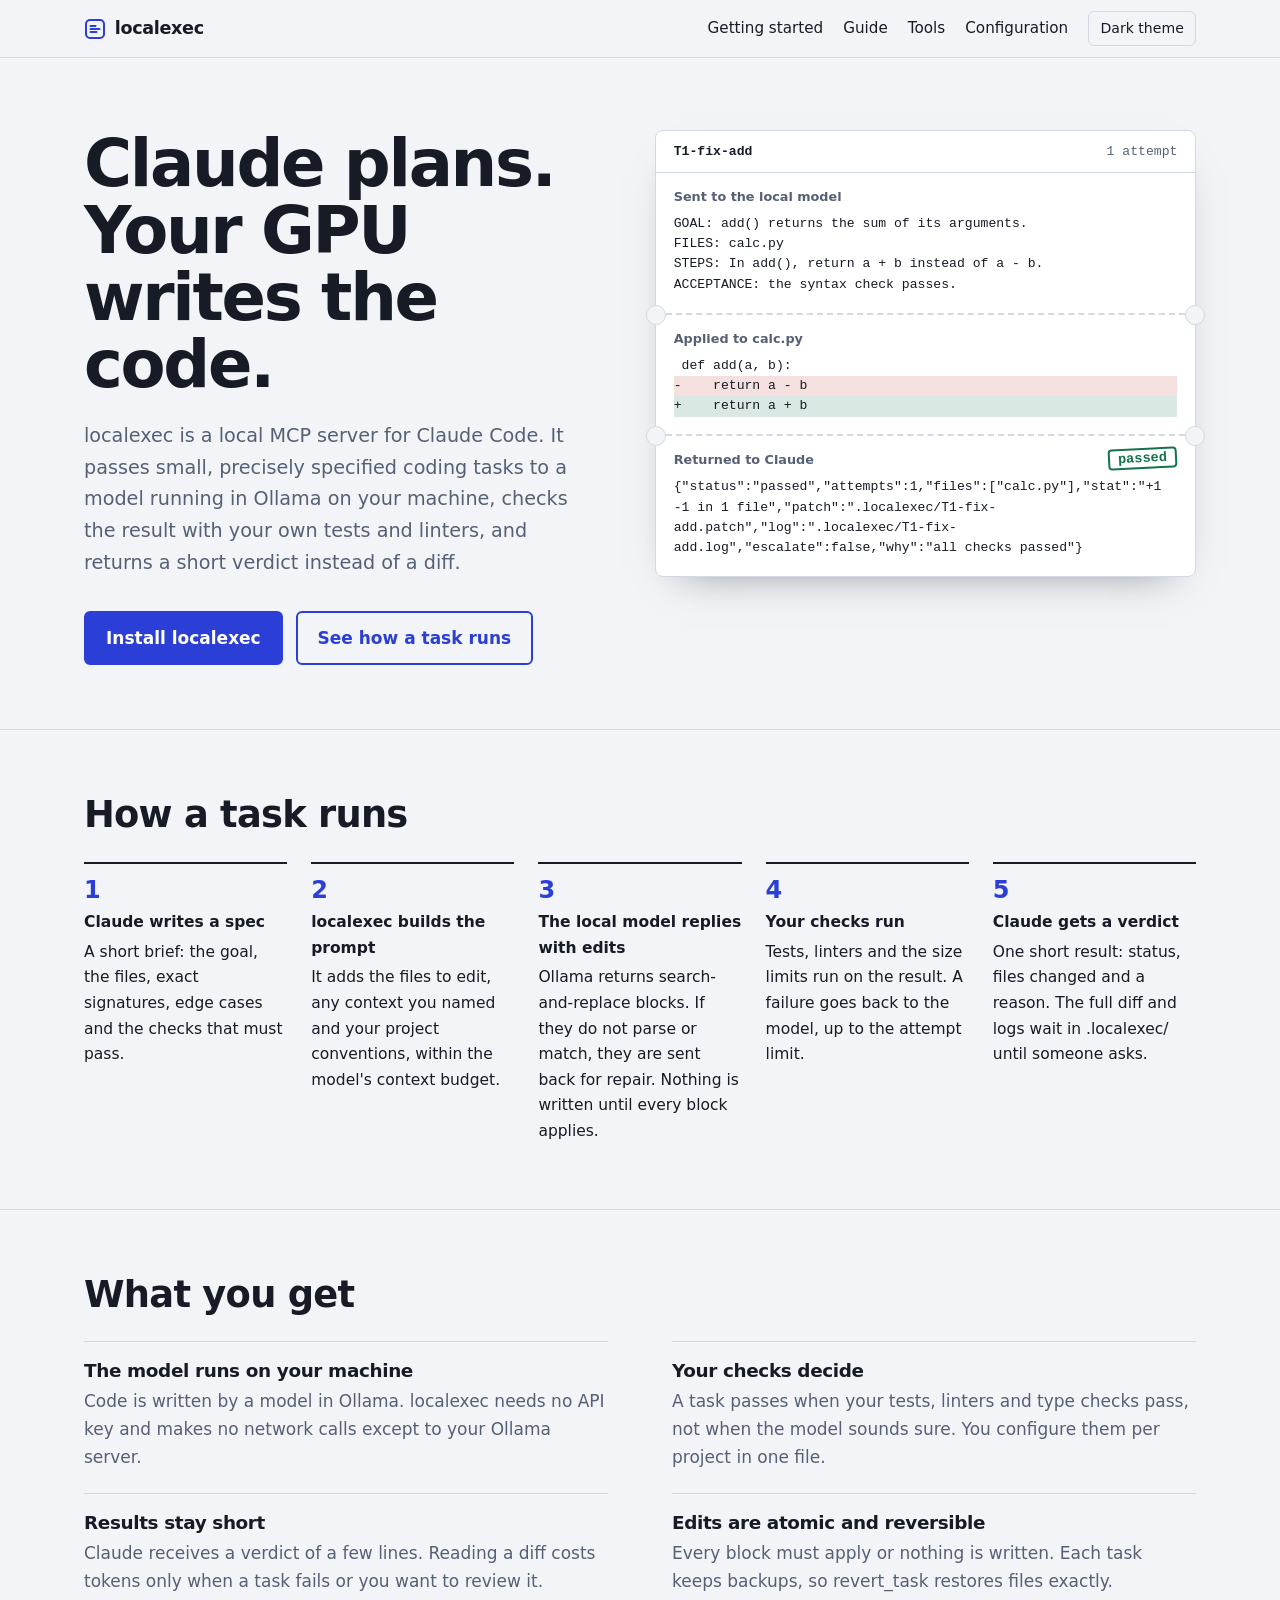
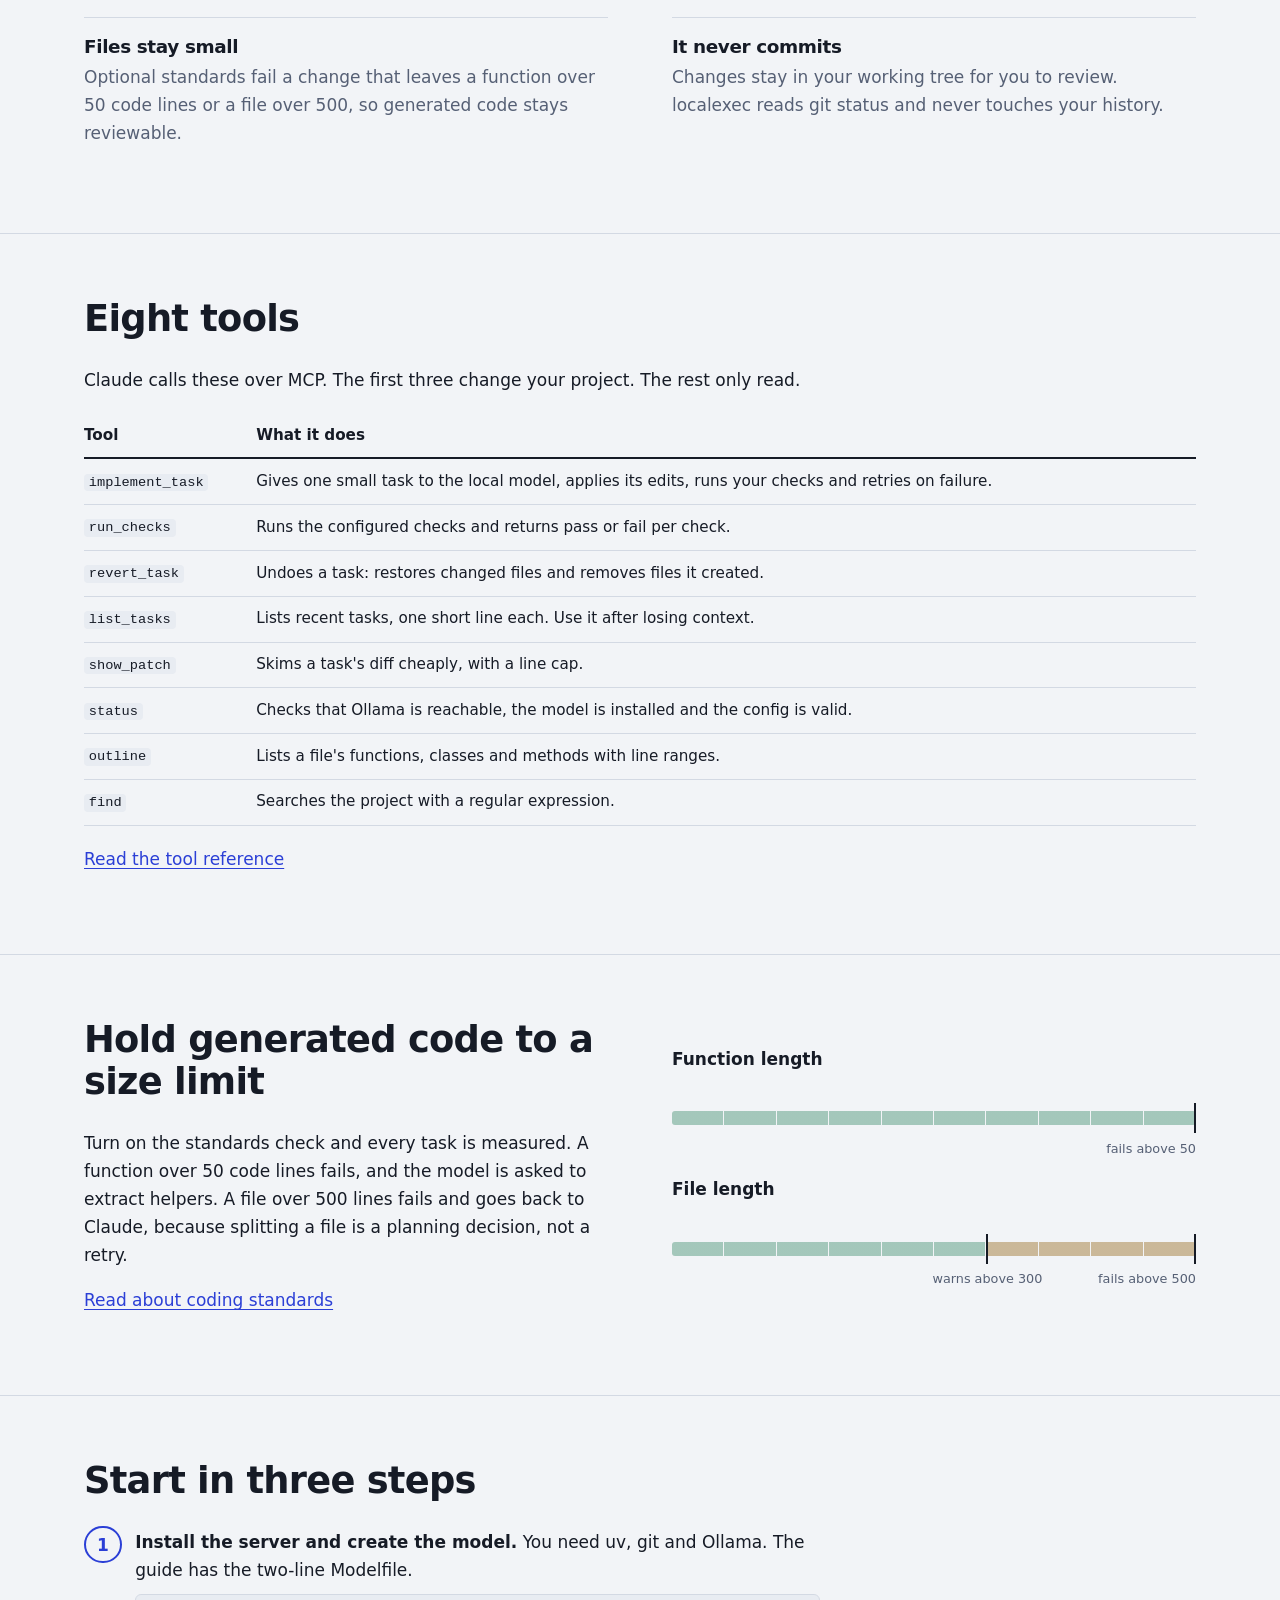
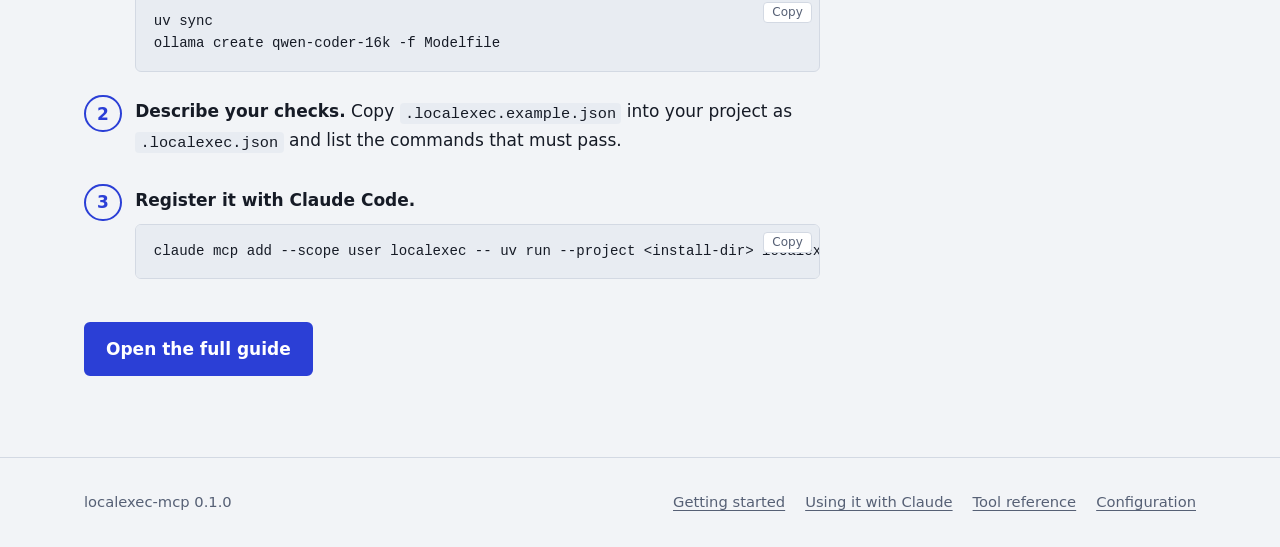
==== docs/index.html @ aac93627 "docs(site): add the documentation site shell and landing page The repository now has a landing page " ====
<!doctype html>
<html lang="en" class="no-js">
<head>
<meta charset="utf-8">
<meta name="viewport" content="width=device-width, initial-scale=1">
<meta name="color-scheme" content="light dark">
<title>localexec: let Claude Code hand coding tasks to a local model</title>
<meta name="description" content="localexec is a local MCP server. Claude Code plans and specifies small tasks, a model running in Ollama on your machine writes the code, and your own checks decide whether it passed.">
<meta property="og:title" content="localexec: let Claude Code hand coding tasks to a local model">
<meta property="og:description" content="localexec is a local MCP server. Claude Code plans and specifies small tasks, a model running in Ollama on your machine writes the code, and your own checks decide whether it passed.">
<link rel="icon" href="data:image/svg+xml,%3Csvg xmlns='http://www.w3.org/2000/svg' viewBox='0 0 22 22' fill='none' stroke='%232b3fd6' stroke-width='2' stroke-linecap='round'%3E%3Crect x='2' y='2' width='18' height='18' rx='4'/%3E%3Cpath d='M6.5 8h5M6.5 11h9M6.5 14h6'/%3E%3C/svg%3E">
<link rel="stylesheet" href="assets/style.css">
<script>try{var t=localStorage.getItem('localexec-theme');if(t)document.documentElement.setAttribute('data-theme',t)}catch(e){}</script>
</head>
<body>
<a class="skip" href="#main">Skip to content</a>
<header class="site-header"><div class="bar"><a class="brand" href="index.html"><svg width="22" height="22" viewBox="0 0 22 22" fill="none" stroke="currentColor" stroke-width="2" stroke-linecap="round" aria-hidden="true"><rect x="2" y="2" width="18" height="18" rx="4"/><path d="M6.5 8h5M6.5 11h9M6.5 14h6"/></svg>localexec</a><nav aria-label="Primary"><a href="getting-started.html" class="hide-sm">Getting started</a><a href="guide.html" class="hide-sm">Guide</a><a href="tools.html" class="hide-sm">Tools</a><a href="configuration.html" class="hide-sm">Configuration</a><button class="theme" type="button">Dark theme</button></nav></div></header>
<main id="main">
<section class="hero">
<div>
<h1>Claude plans. Your GPU writes the code.</h1>
<p class="lede">localexec is a local MCP server for Claude Code. It passes small, precisely specified coding tasks to a model running in Ollama on your machine, checks the result with your own tests and linters, and returns a short verdict instead of a diff.</p>
<div class="actions"><a class="btn primary" href="getting-started.html">Install localexec</a><a class="btn quiet" href="how-it-works.html">See how a task runs</a></div>
</div>

<div class="ticket" role="img" aria-label="Example of one task: the spec sent to the local model, the change applied to calc.py, and the short result returned to Claude">
<div class="ticket-head"><b>T1-fix-add</b><span>1 attempt</span></div>
<section><h2>Sent to the local model</h2>
<pre><code>GOAL: add() returns the sum of its arguments.
FILES: calc.py
STEPS: In add(), return a + b instead of a - b.
ACCEPTANCE: the syntax check passes.</code></pre></section>
<section><h2>Applied to calc.py</h2>
<pre class="diff"><code><span class="ctx"> def add(a, b):</span><span class="del">-    return a - b</span><span class="add">+    return a + b</span></code></pre></section>
<section><span class="stamp">passed</span><h2>Returned to Claude</h2>
<pre><code>{"status":"passed","attempts":1,"files":["calc.py"],"stat":"+1 -1 in 1 file","patch":".localexec/T1-fix-add.patch","log":".localexec/T1-fix-add.log","escalate":false,"why":"all checks passed"}</code></pre></section>
</div>

</section>

<section class="band"><div class="wrap">
<h2>How a task runs</h2>
<ol class="steps"><li><strong>Claude writes a spec</strong>A short brief: the goal, the files, exact signatures, edge cases and the checks that must pass.</li><li><strong>localexec builds the prompt</strong>It adds the files to edit, any context you named and your project conventions, within the model's context budget.</li><li><strong>The local model replies with edits</strong>Ollama returns search-and-replace blocks. If they do not parse or match, they are sent back for repair. Nothing is written until every block applies.</li><li><strong>Your checks run</strong>Tests, linters and the size limits run on the result. A failure goes back to the model, up to the attempt limit.</li><li><strong>Claude gets a verdict</strong>One short result: status, files changed and a reason. The full diff and logs wait in .localexec/ until someone asks.</li></ol>
</div></section>

<section class="band"><div class="wrap">
<h2>What you get</h2>
<div class="pairs"><div><h3>The model runs on your machine</h3><p>Code is written by a model in Ollama. localexec needs no API key and makes no network calls except to your Ollama server.</p></div><div><h3>Your checks decide</h3><p>A task passes when your tests, linters and type checks pass, not when the model sounds sure. You configure them per project in one file.</p></div><div><h3>Results stay short</h3><p>Claude receives a verdict of a few lines. Reading a diff costs tokens only when a task fails or you want to review it.</p></div><div><h3>Edits are atomic and reversible</h3><p>Every block must apply or nothing is written. Each task keeps backups, so revert_task restores files exactly.</p></div><div><h3>Files stay small</h3><p>Optional standards fail a change that leaves a function over 50 code lines or a file over 500, so generated code stays reviewable.</p></div><div><h3>It never commits</h3><p>Changes stay in your working tree for you to review. localexec reads git status and never touches your history.</p></div></div>
</div></section>

<section class="band"><div class="wrap">
<h2>Eight tools</h2>
<p>Claude calls these over MCP. The first three change your project. The rest only read.</p>
<div class="table-wrap"><table><thead><tr><th>Tool</th><th>What it does</th></tr></thead><tbody><tr><td><code>implement_task</code></td><td>Gives one small task to the local model, applies its edits, runs your checks and retries on failure.</td></tr><tr><td><code>run_checks</code></td><td>Runs the configured checks and returns pass or fail per check.</td></tr><tr><td><code>revert_task</code></td><td>Undoes a task: restores changed files and removes files it created.</td></tr><tr><td><code>list_tasks</code></td><td>Lists recent tasks, one short line each. Use it after losing context.</td></tr><tr><td><code>show_patch</code></td><td>Skims a task's diff cheaply, with a line cap.</td></tr><tr><td><code>status</code></td><td>Checks that Ollama is reachable, the model is installed and the config is valid.</td></tr><tr><td><code>outline</code></td><td>Lists a file's functions, classes and methods with line ranges.</td></tr><tr><td><code>find</code></td><td>Searches the project with a regular expression.</td></tr></tbody></table></div>
<p><a href="tools.html">Read the tool reference</a></p>
</div></section>

<section class="band"><div class="wrap split">
<div>
<h2>Hold generated code to a size limit</h2>
<p>Turn on the standards check and every task is measured. A function over 50 code lines fails, and the model is asked to extract helpers. A file over 500 lines fails and goes back to Claude, because splitting a file is a planning decision, not a retry.</p>
<p><a href="standards.html">Read about coding standards</a></p>
</div>
<div>
<p class="gauge-title">Function length</p>
<div class="gauge" style="--soft:100%"><span class="mark end" style="left:calc(100% - 2px)"><span>fails above 50</span></span></div>
<p class="gauge-title">File length</p>
<div class="gauge" style="--soft:60%"><span class="mark" style="left:60%"><span>warns above 300</span></span><span class="mark end" style="left:calc(100% - 2px)"><span>fails above 500</span></span></div>
</div>
</div></section>

<section class="band"><div class="wrap">
<h2>Start in three steps</h2>
<ol class="stack">
<li><p><strong>Install the server and create the model.</strong> You need uv, git and Ollama. The guide has the two-line Modelfile.</p>
<pre><code>uv sync
ollama create qwen-coder-16k -f Modelfile</code></pre></li>
<li><p><strong>Describe your checks.</strong> Copy <code>.localexec.example.json</code> into your project as <code>.localexec.json</code> and list the commands that must pass.</p></li>
<li><p><strong>Register it with Claude Code.</strong></p>
<pre><code>claude mcp add --scope user localexec -- uv run --project &lt;install-dir&gt; localexec-mcp</code></pre></li>
</ol>
<p><a class="btn primary" href="getting-started.html">Open the full guide</a></p>
</div></section>
</main>
<footer class="site-footer"><div class="wrap"><span>localexec-mcp 0.1.0</span><span><a href="getting-started.html">Getting started</a><a href="guide.html">Using it with Claude</a><a href="tools.html">Tool reference</a><a href="configuration.html">Configuration</a></span></div></footer>
<script src="assets/site.js"></script>
</body>
</html>
---- docs/assets/style.css ----
:root {
  --paper: #f2f4f7; --surface: #ffffff; --ink: #161b26; --muted: #566075; --rule: #d3d9e3;
  --accent: #2b3fd6; --on-accent: #ffffff; --pass: #13734a; --fail: #b3261e; --warn: #8a5700; --code: #e8ecf2;
  --font: system-ui, -apple-system, "Segoe UI", Roboto, "Helvetica Neue", Arial, sans-serif;
  --mono: ui-monospace, "Cascadia Code", "SF Mono", Menlo, Consolas, "Liberation Mono", monospace;
  color-scheme: light;
}
@media (prefers-color-scheme: dark) {
  :root:not([data-theme="light"]) {
    --paper: #0e121a; --surface: #151b26; --ink: #e7ebf3; --muted: #9aa5ba; --rule: #263041;
    --accent: #9db0ff; --on-accent: #0e121a; --pass: #5fd49a; --fail: #ff8a80; --warn: #e6b04c; --code: #111826;
    color-scheme: dark;
  }
}
:root[data-theme="dark"] {
  --paper: #0e121a; --surface: #151b26; --ink: #e7ebf3; --muted: #9aa5ba; --rule: #263041;
  --accent: #9db0ff; --on-accent: #0e121a; --pass: #5fd49a; --fail: #ff8a80; --warn: #e6b04c; --code: #111826;
  color-scheme: dark;
}

* { box-sizing: border-box; }
html { -webkit-text-size-adjust: 100%; scroll-padding-top: 5rem; }
body { margin: 0; background: var(--paper); color: var(--ink); font: 400 1.0625rem/1.65 var(--font); }
a { color: var(--accent); text-underline-offset: 0.18em; }
a:hover { text-decoration-thickness: 2px; }
:focus-visible { outline: 3px solid var(--accent); outline-offset: 2px; border-radius: 2px; }
h1, h2, h3 { line-height: 1.15; letter-spacing: -0.02em; font-weight: 760; }
.skip { position: absolute; left: -999px; top: 0.5rem; background: var(--accent); color: var(--on-accent); padding: 0.5rem 0.9rem; z-index: 20; }
.skip:focus { left: 0.5rem; }

/* header */
.site-header { position: sticky; top: 0; z-index: 10; background: var(--paper); border-bottom: 1px solid var(--rule); }
.bar { max-width: 72rem; margin: 0 auto; padding: 0.7rem 1.25rem; display: flex; align-items: center; gap: 1.5rem; }
.brand { display: flex; align-items: center; gap: 0.55rem; font-weight: 780; letter-spacing: -0.02em; font-size: 1.1rem; color: var(--ink); text-decoration: none; }
.brand svg { color: var(--accent); }
.bar nav { margin-left: auto; display: flex; gap: 1.25rem; align-items: center; }
.bar nav a { color: var(--ink); text-decoration: none; font-size: 0.95rem; }
.bar nav a:hover, .bar nav a[aria-current="page"] { color: var(--accent); }
.theme { font: inherit; font-size: 0.88rem; color: var(--ink); background: transparent; border: 1px solid var(--rule); border-radius: 6px; padding: 0.3rem 0.7rem; cursor: pointer; }
.theme:hover { border-color: var(--accent); }
.no-js .theme { display: none; }

/* shared blocks */
.wrap { max-width: 72rem; margin: 0 auto; padding: 4rem 1.25rem; }
.band { border-top: 1px solid var(--rule); }
.btn { display: inline-block; padding: 0.7rem 1.25rem; border-radius: 6px; font-weight: 650; text-decoration: none; border: 2px solid var(--accent); }
.btn.primary { background: var(--accent); color: var(--on-accent); }
.btn.quiet { color: var(--accent); }
.btn:hover { text-decoration: underline; text-decoration-thickness: 2px; }
code { font-family: var(--mono); font-size: 0.9em; background: var(--code); padding: 0.1em 0.35em; border-radius: 4px; }
pre { position: relative; background: var(--code); border: 1px solid var(--rule); border-radius: 6px; padding: 1rem 1.1rem; overflow: auto; font: 0.88rem/1.55 var(--mono); margin: 1.2rem 0; }
:not(pre) > code { overflow-wrap: anywhere; }
td:first-child code { overflow-wrap: normal; white-space: nowrap; }
pre code { background: none; padding: 0; font-size: inherit; }
.has-copy { padding-right: 4.6rem; }
.copy { position: absolute; top: 0.45rem; right: 0.45rem; font: 0.75rem var(--font); color: var(--muted); background: var(--surface); border: 1px solid var(--rule); border-radius: 4px; padding: 0.15rem 0.5rem; cursor: pointer; }
.copy:hover { color: var(--accent); border-color: var(--accent); }
table { width: 100%; border-collapse: collapse; font-size: 0.95rem; }
th, td { text-align: left; vertical-align: top; padding: 0.6rem 0.8rem 0.6rem 0; border-bottom: 1px solid var(--rule); }
th { font-weight: 650; border-bottom: 2px solid var(--ink); }
.table-wrap { overflow-x: auto; margin: 1.2rem 0; }
.callout { border-left: 4px solid var(--accent); background: var(--surface); padding: 0.8rem 1.1rem; margin: 1.5rem 0; }
.callout.warn { border-color: var(--warn); }
.callout p { margin: 0.3rem 0; }
.st { font-weight: 700; }
.st.passed { color: var(--pass); } .st.failed, .st.error { color: var(--fail); } .st.blocked, .st.edit_failed { color: var(--warn); }

/* landing: hero and ticket */
.hero { max-width: 72rem; margin: 0 auto; padding: 4.5rem 1.25rem 4rem; display: grid; grid-template-columns: minmax(0, 1fr) minmax(0, 1.05fr); gap: 3.5rem; align-items: start; }
.hero h1 { font-size: clamp(2.4rem, 5.4vw, 4.1rem); line-height: 1.02; letter-spacing: -0.035em; margin: 0 0 1.4rem; max-width: 11ch; }
.hero .lede { font-size: 1.2rem; color: var(--muted); max-width: 33rem; margin: 0 0 2rem; }
.hero .actions { display: flex; flex-wrap: wrap; gap: 0.8rem; }
.ticket { position: relative; background: var(--surface); border: 1px solid var(--rule); border-radius: 8px; font-size: 0.9rem; box-shadow: 0 18px 40px -26px rgba(22, 27, 38, 0.55); }
.ticket-head { display: flex; justify-content: space-between; gap: 1rem; padding: 0.8rem 1.1rem; border-bottom: 1px solid var(--rule); font: 0.82rem var(--mono); color: var(--muted); }
.ticket-head b { color: var(--ink); font-weight: 650; }
.ticket section { position: relative; padding: 1rem 1.1rem 1.1rem; }
.ticket section + section { border-top: 2px dashed var(--rule); }
.ticket section + section::before, .ticket section + section::after { content: ""; position: absolute; top: -10px; width: 18px; height: 18px; border-radius: 50%; background: var(--paper); border: 1px solid var(--rule); }
.ticket section + section::before { left: -10px; }
.ticket section + section::after { right: -10px; }
.ticket h2 { font: 650 0.8rem/1.2 var(--font); color: var(--muted); letter-spacing: 0; margin: 0 0 0.6rem; }
.ticket pre { margin: 0; border: 0; background: transparent; padding: 0; font-size: 0.82rem; white-space: pre-wrap; overflow: visible; }
.diff .add { display: block; background: rgba(19, 115, 74, 0.16); }
.diff .del { display: block; background: rgba(179, 38, 30, 0.14); }
.stamp { position: absolute; right: 1.1rem; top: 0.75rem; border: 2px solid var(--pass); color: var(--pass); border-radius: 4px; padding: 0.05rem 0.5rem; font: 700 0.85rem var(--mono); transform: rotate(-3deg); }
@media (prefers-reduced-motion: no-preference) {
  .ticket section { animation: feed 0.6s cubic-bezier(0.2, 0.7, 0.2, 1) both; }
  .ticket section:nth-of-type(2) { animation-delay: 0.18s; }
  .ticket section:nth-of-type(3) { animation-delay: 0.36s; }
}
@keyframes feed { from { opacity: 0; transform: translateY(-12px); } to { opacity: 1; transform: none; } }

/* landing: sections */
.band h2 { font-size: clamp(1.7rem, 3.2vw, 2.3rem); margin: 0 0 1.6rem; max-width: 24ch; }
.steps { list-style: none; counter-reset: s; padding: 0; margin: 0; display: grid; grid-template-columns: repeat(5, 1fr); gap: 1.5rem; }
.steps li { counter-increment: s; border-top: 2px solid var(--ink); padding-top: 0.9rem; font-size: 0.97rem; }
.steps li::before { content: counter(s); display: block; font: 700 1.5rem/1 var(--font); color: var(--accent); margin-bottom: 0.5rem; }
.steps strong { display: block; margin-bottom: 0.25rem; }
.pairs { display: grid; grid-template-columns: 1fr 1fr; gap: 0 4rem; }
.pairs div { border-top: 1px solid var(--rule); padding: 1.1rem 0 1.4rem; }
.pairs h3 { font-size: 1.15rem; margin: 0 0 0.35rem; }
.pairs p { margin: 0; color: var(--muted); max-width: 34rem; }
.split { display: grid; grid-template-columns: minmax(0, 1fr) minmax(0, 1fr); gap: 4rem; align-items: center; }
.gauge { position: relative; height: 14px; margin: 2.4rem 0 3.1rem; background: linear-gradient(90deg, rgba(19, 115, 74, 0.35) 0 var(--soft, 100%), rgba(138, 87, 0, 0.38) var(--soft, 100%) 100%); border-radius: 3px; }
.gauge::before { content: ""; position: absolute; inset: 0; background: repeating-linear-gradient(90deg, transparent 0 calc(10% - 1px), var(--paper) calc(10% - 1px) 10%); }
.gauge .mark { position: absolute; top: -8px; bottom: -8px; width: 2px; background: var(--ink); }
.gauge .mark span { position: absolute; top: 100%; left: 50%; transform: translateX(-50%); margin-top: 0.3rem; font-size: 0.8rem; white-space: nowrap; color: var(--muted); }
.gauge .mark.end span { left: auto; right: 0; transform: none; }
.gauge-title { font-weight: 650; margin: 0; }
.stack { list-style: none; counter-reset: q; padding: 0; margin: 0; max-width: 46rem; }
.stack > li { counter-increment: q; position: relative; padding: 0 0 1.6rem 3.2rem; }
.stack > li::before { content: counter(q); position: absolute; left: 0; top: -0.15rem; width: 2.1rem; height: 2.1rem; border: 2px solid var(--accent); color: var(--accent); border-radius: 50%; display: grid; place-items: center; font-weight: 700; }
.stack p { margin: 0 0 0.3rem; }
.stack pre { margin: 0.6rem 0 0; }

/* footer */
.site-footer { border-top: 1px solid var(--rule); color: var(--muted); font-size: 0.92rem; }
.site-footer .wrap { padding: 2rem 1.25rem; display: flex; flex-wrap: wrap; gap: 0.6rem 1.5rem; justify-content: space-between; }
.site-footer a { color: var(--muted); }
.site-footer .wrap > span:last-child { display: flex; flex-wrap: wrap; gap: 0.4rem 1.25rem; }

/* docs pages */
.docs { max-width: 72rem; margin: 0 auto; padding: 2.5rem 1.25rem 4rem; display: grid; grid-template-columns: 14.5rem minmax(0, 1fr); gap: 3.5rem; }
.sidebar { position: sticky; top: 5rem; align-self: start; font-size: 0.95rem; }
.sidebar h2 { font-size: 0.9rem; letter-spacing: 0; margin: 1.3rem 0 0.4rem; color: var(--muted); font-weight: 650; }
.sidebar h2:first-child { margin-top: 0; }
.sidebar ul { list-style: none; margin: 0; padding: 0; }
.sidebar a { display: block; padding: 0.28rem 0 0.28rem 0.8rem; border-left: 2px solid var(--rule); color: var(--ink); text-decoration: none; }
.sidebar a:hover { color: var(--accent); border-color: var(--accent); }
.sidebar a[aria-current="page"] { border-color: var(--accent); color: var(--accent); font-weight: 650; }
article { min-width: 0; max-width: 46rem; }
article h1 { font-size: clamp(2rem, 4vw, 2.7rem); letter-spacing: -0.03em; margin: 0 0 0.7rem; }
article .lead { font-size: 1.2rem; color: var(--muted); margin: 0 0 1.6rem; }
article h2 { font-size: 1.55rem; margin: 2.8rem 0 0.8rem; }
article h3 { font-size: 1.15rem; margin: 2rem 0 0.5rem; }
article p, article li { max-width: 42rem; }
article ul, article ol { padding-left: 1.3rem; }
article li { margin: 0.3rem 0; }
.toc { display: flex; flex-wrap: wrap; gap: 0.4rem 1.2rem; list-style: none; padding: 0.9rem 0; margin: 0 0 1rem; border-top: 1px solid var(--rule); border-bottom: 1px solid var(--rule); font-size: 0.95rem; }
.toc li { margin: 0; }
.pager { display: flex; justify-content: space-between; gap: 1rem; margin-top: 3.5rem; padding-top: 1.4rem; border-top: 1px solid var(--rule); }
.pager a { text-decoration: none; display: block; }
.pager small { display: block; color: var(--muted); font-size: 0.85rem; }
.pager .next { text-align: right; margin-left: auto; }

@media (max-width: 900px) {
  .hero, .split, .pairs { grid-template-columns: minmax(0, 1fr); }
  .hero { padding-top: 2.5rem; gap: 2.5rem; }
  .pairs { gap: 0; }
  .steps { grid-template-columns: minmax(0, 1fr); }
  .docs { grid-template-columns: minmax(0, 1fr); gap: 1.5rem; padding-top: 1.5rem; }
  .sidebar { position: static; }
  .sidebar h2 { display: none; }
  .sidebar ul { display: flex; flex-wrap: wrap; gap: 0.4rem; }
  .sidebar a { border: 1px solid var(--rule); border-radius: 999px; padding: 0.25rem 0.8rem; }
  .sidebar a[aria-current="page"] { border-color: var(--accent); }
}
@media (max-width: 640px) {
  .bar nav a.hide-sm { display: none; }
  .wrap { padding: 2.75rem 1.25rem; }
}

.diff span { display: block; }
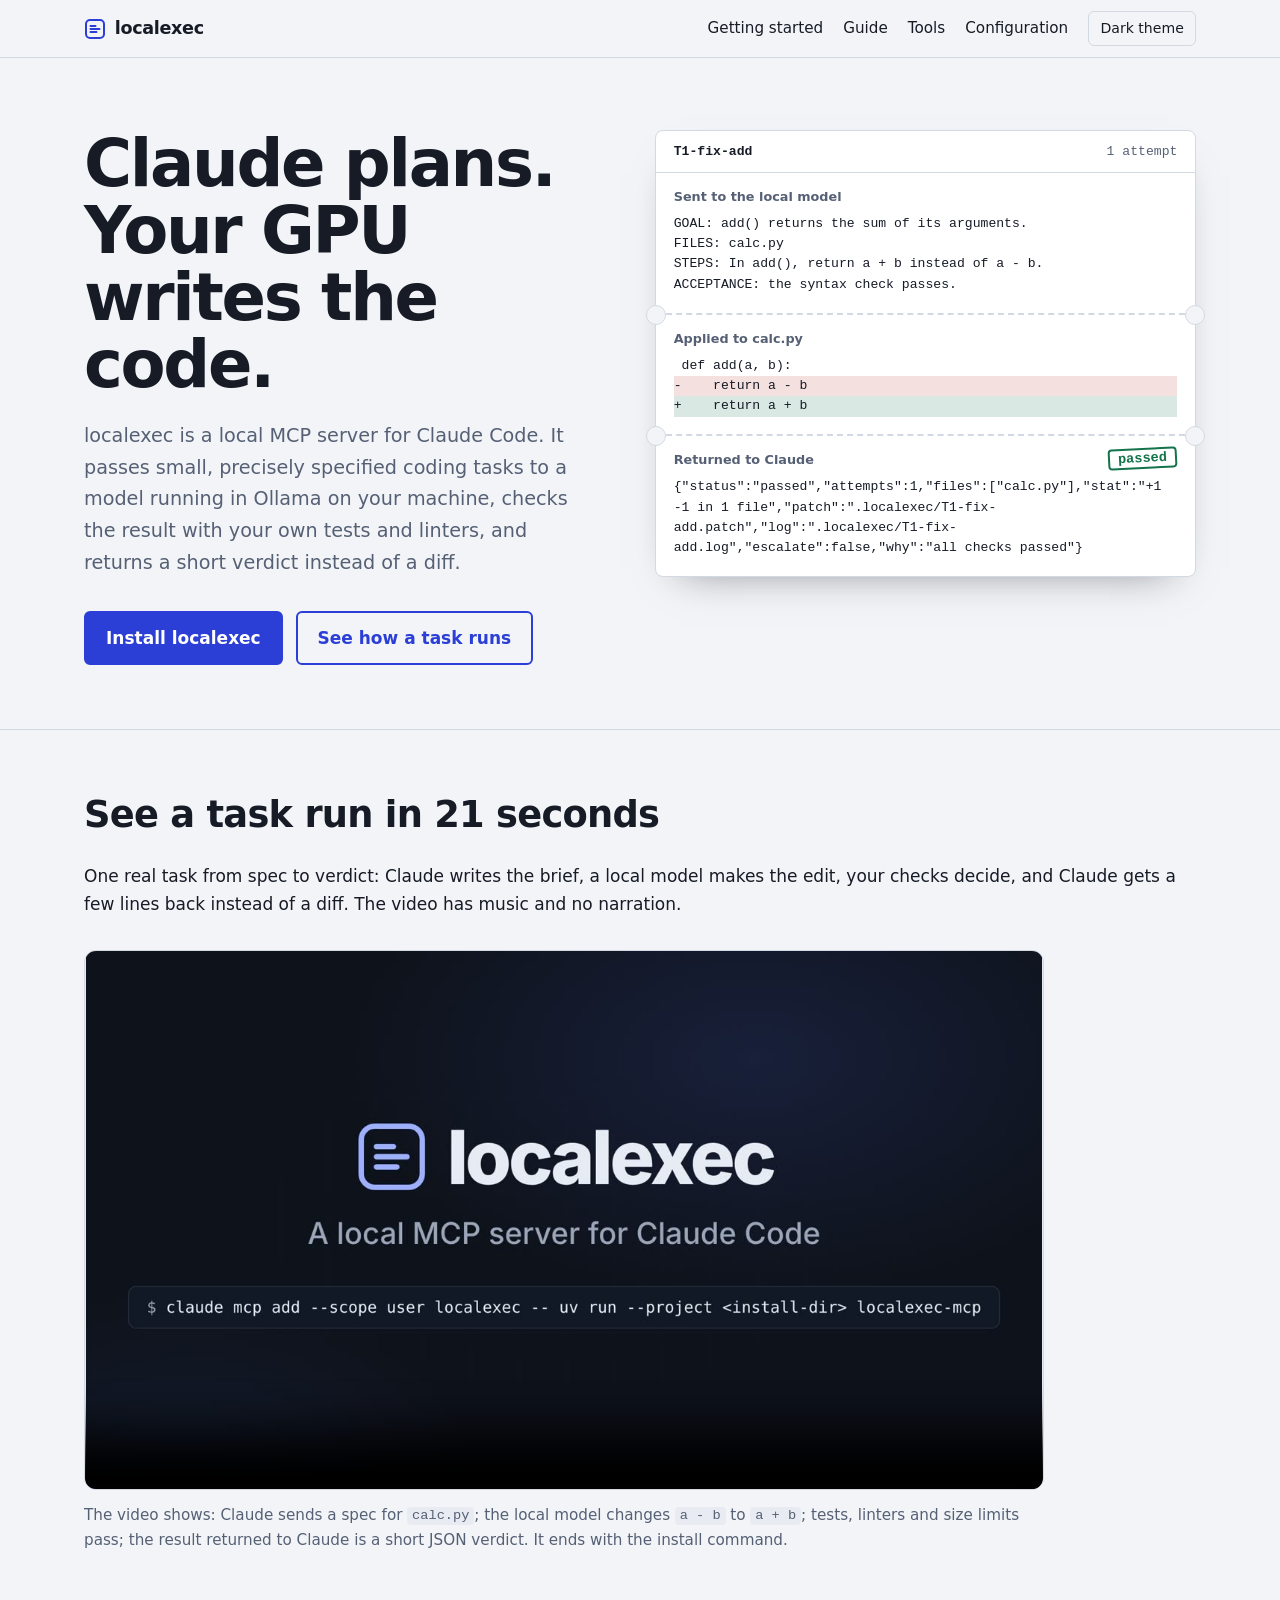
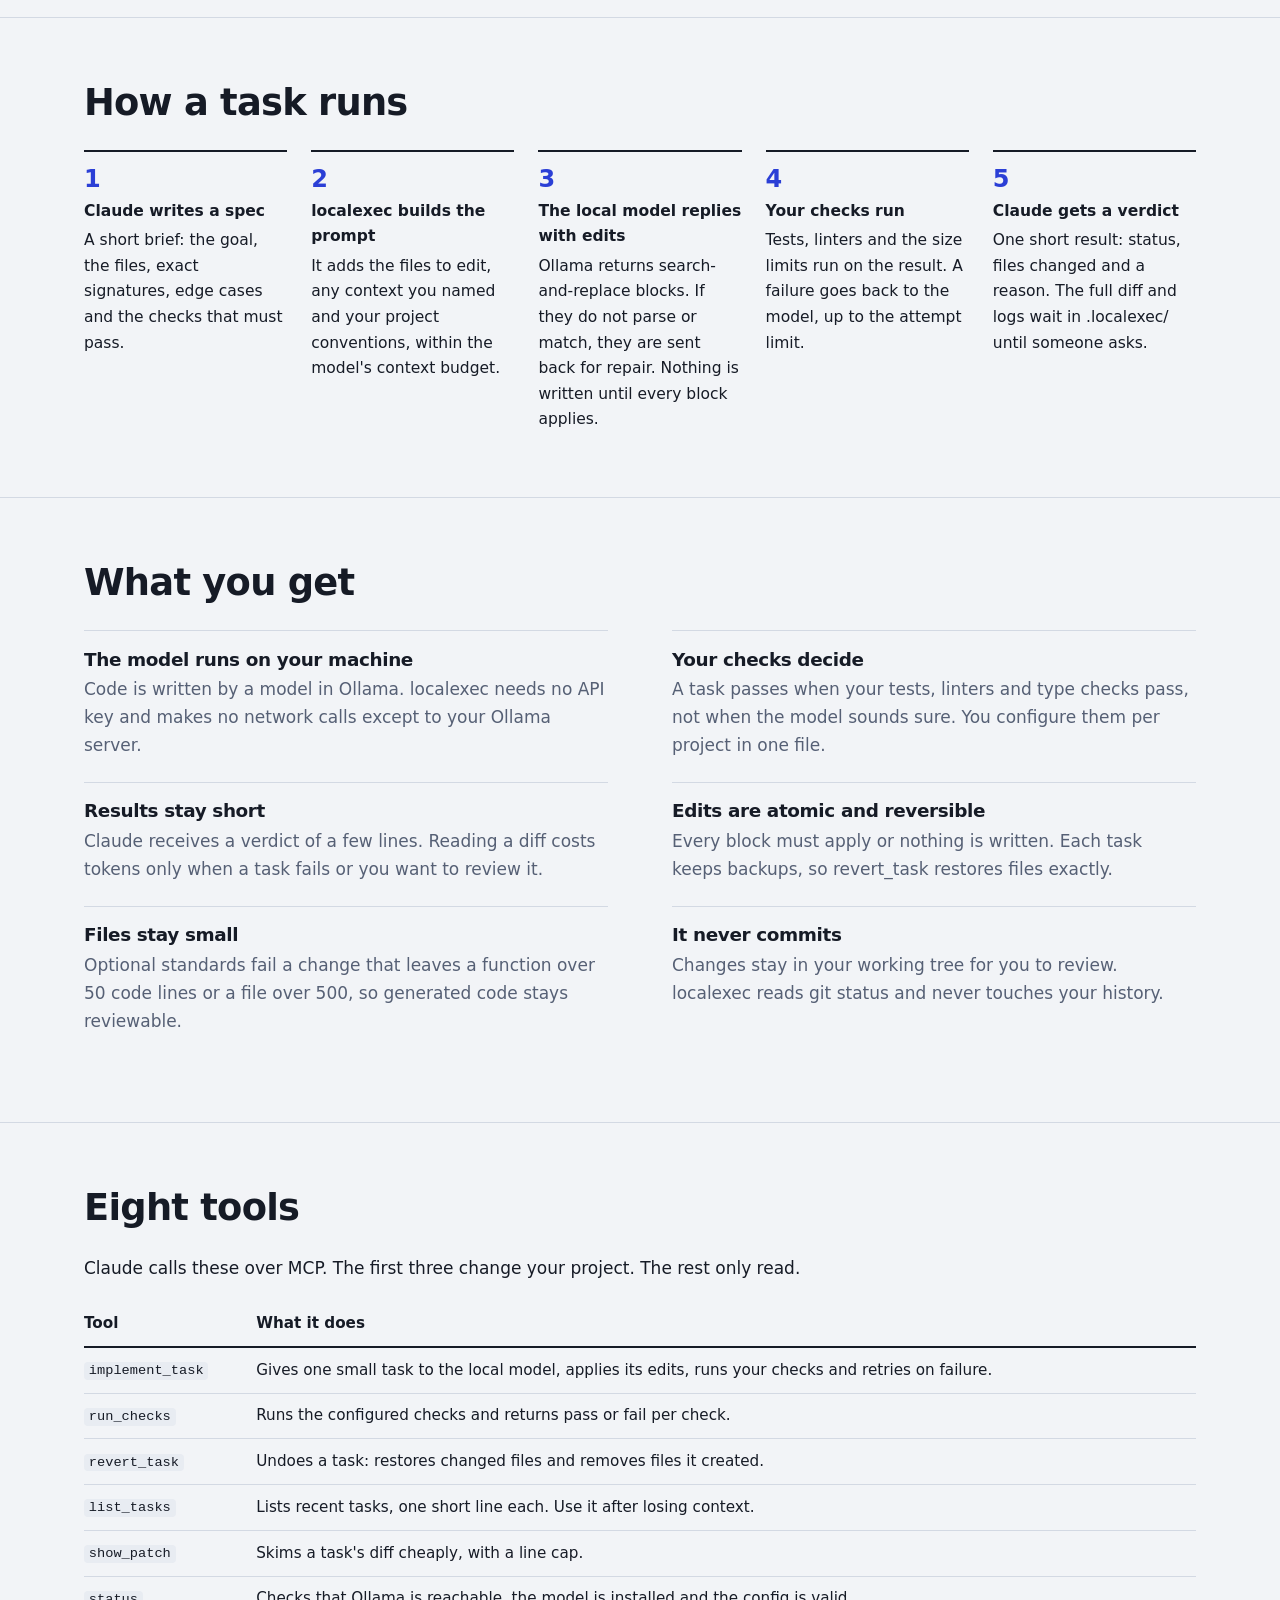
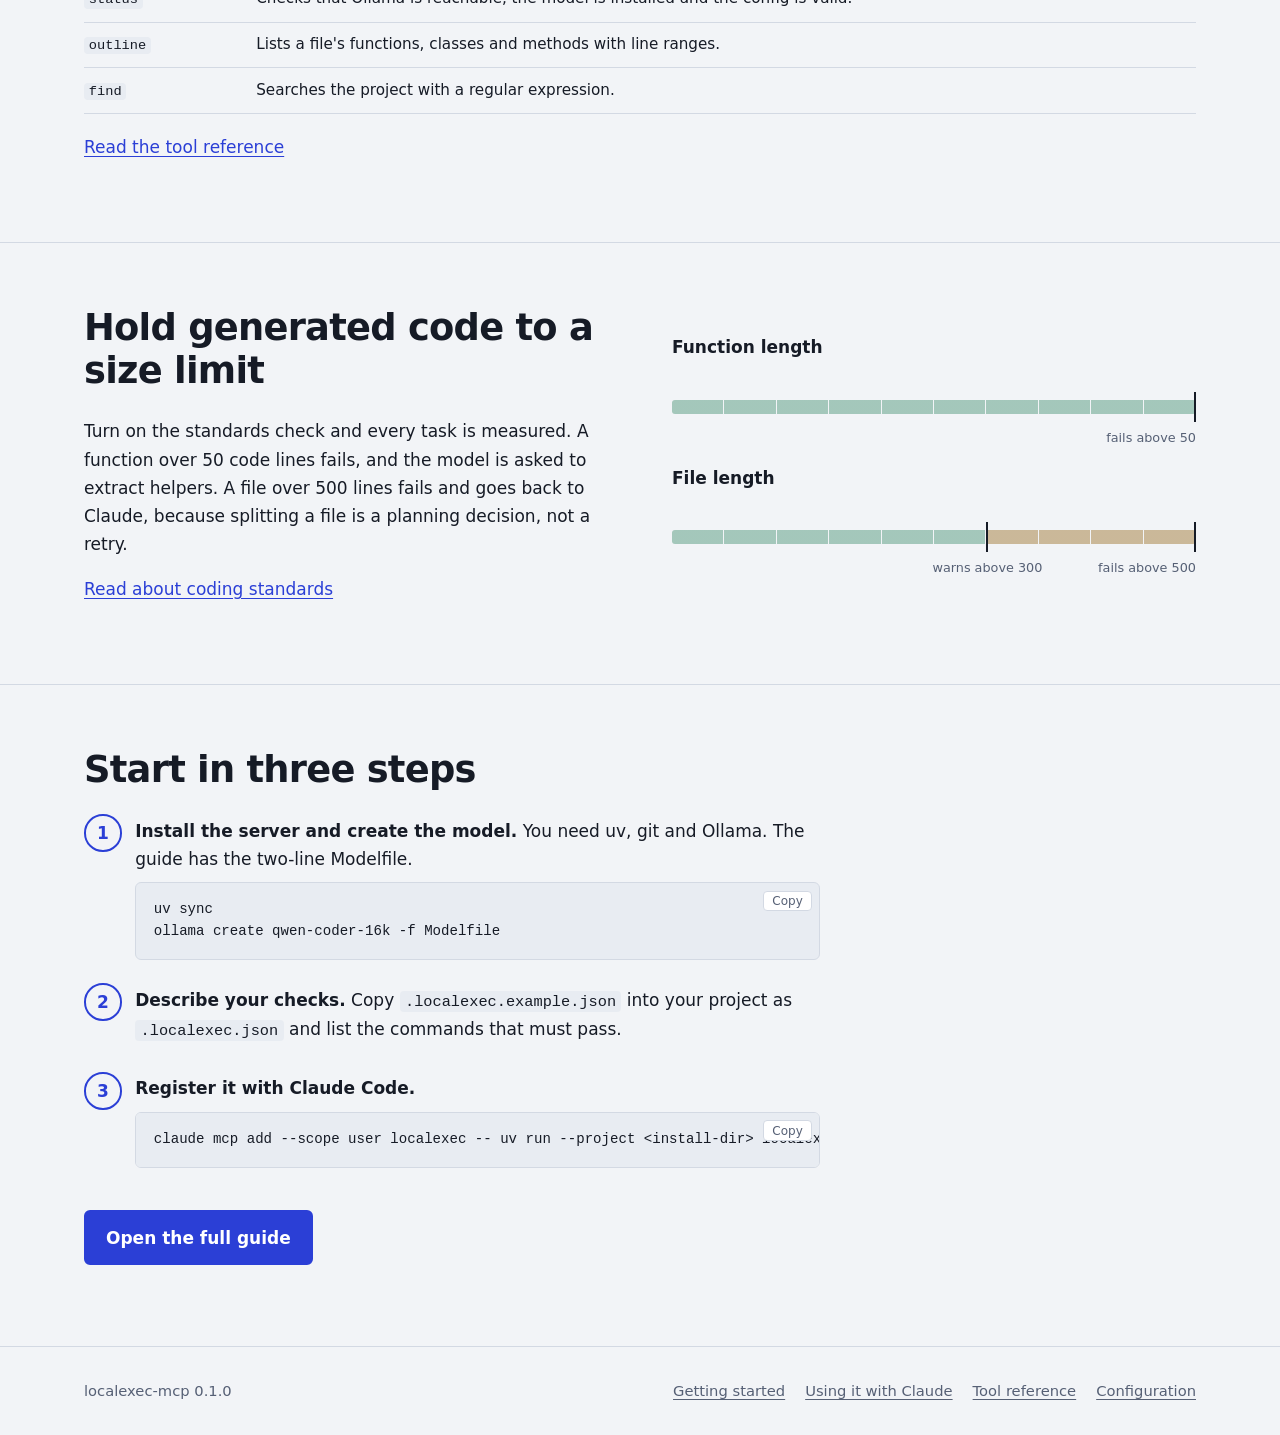
==== commit 4dc34b36: "docs(site): add a 21-second demo video to the landing page The landing page explained what localexec" ====
--- a/docs/index.html
+++ b/docs/index.html
@@ -37,6 +37,12 @@
 </div>
 
 </section>
+
+<section class="band" id="demo"><div class="wrap">
+<h2>See a task run in 21 seconds</h2>
+<p>One real task from spec to verdict: Claude writes the brief, a local model makes the edit, your checks decide, and Claude gets a few lines back instead of a diff. The video has music and no narration.</p>
+<figure class="demo"><video controls playsinline preload="none" poster="assets/demo-poster.jpg" aria-describedby="demo-text"><source src="assets/demo.mp4" type="video/mp4">Your browser cannot play this video. The same steps are described below.</video><figcaption id="demo-text">The video shows: Claude sends a spec for <code>calc.py</code>; the local model changes <code>a - b</code> to <code>a + b</code>; tests, linters and size limits pass; the result returned to Claude is a short JSON verdict. It ends with the install command.</figcaption></figure>
+</div></section>
 
 <section class="band"><div class="wrap">
 <h2>How a task runs</h2>
--- a/docs/assets/style.css
+++ b/docs/assets/style.css
@@ -161,3 +161,7 @@
 }
 
 .diff span { display: block; }
+
+.demo { margin: 2rem 0 0; }
+.demo video { display: block; width: 100%; max-width: 60rem; aspect-ratio: 16 / 9; background: var(--code); border: 1px solid var(--rule); border-radius: 12px; }
+.demo figcaption { max-width: 60rem; margin-top: 0.8rem; color: var(--muted); font-size: 0.95rem; }
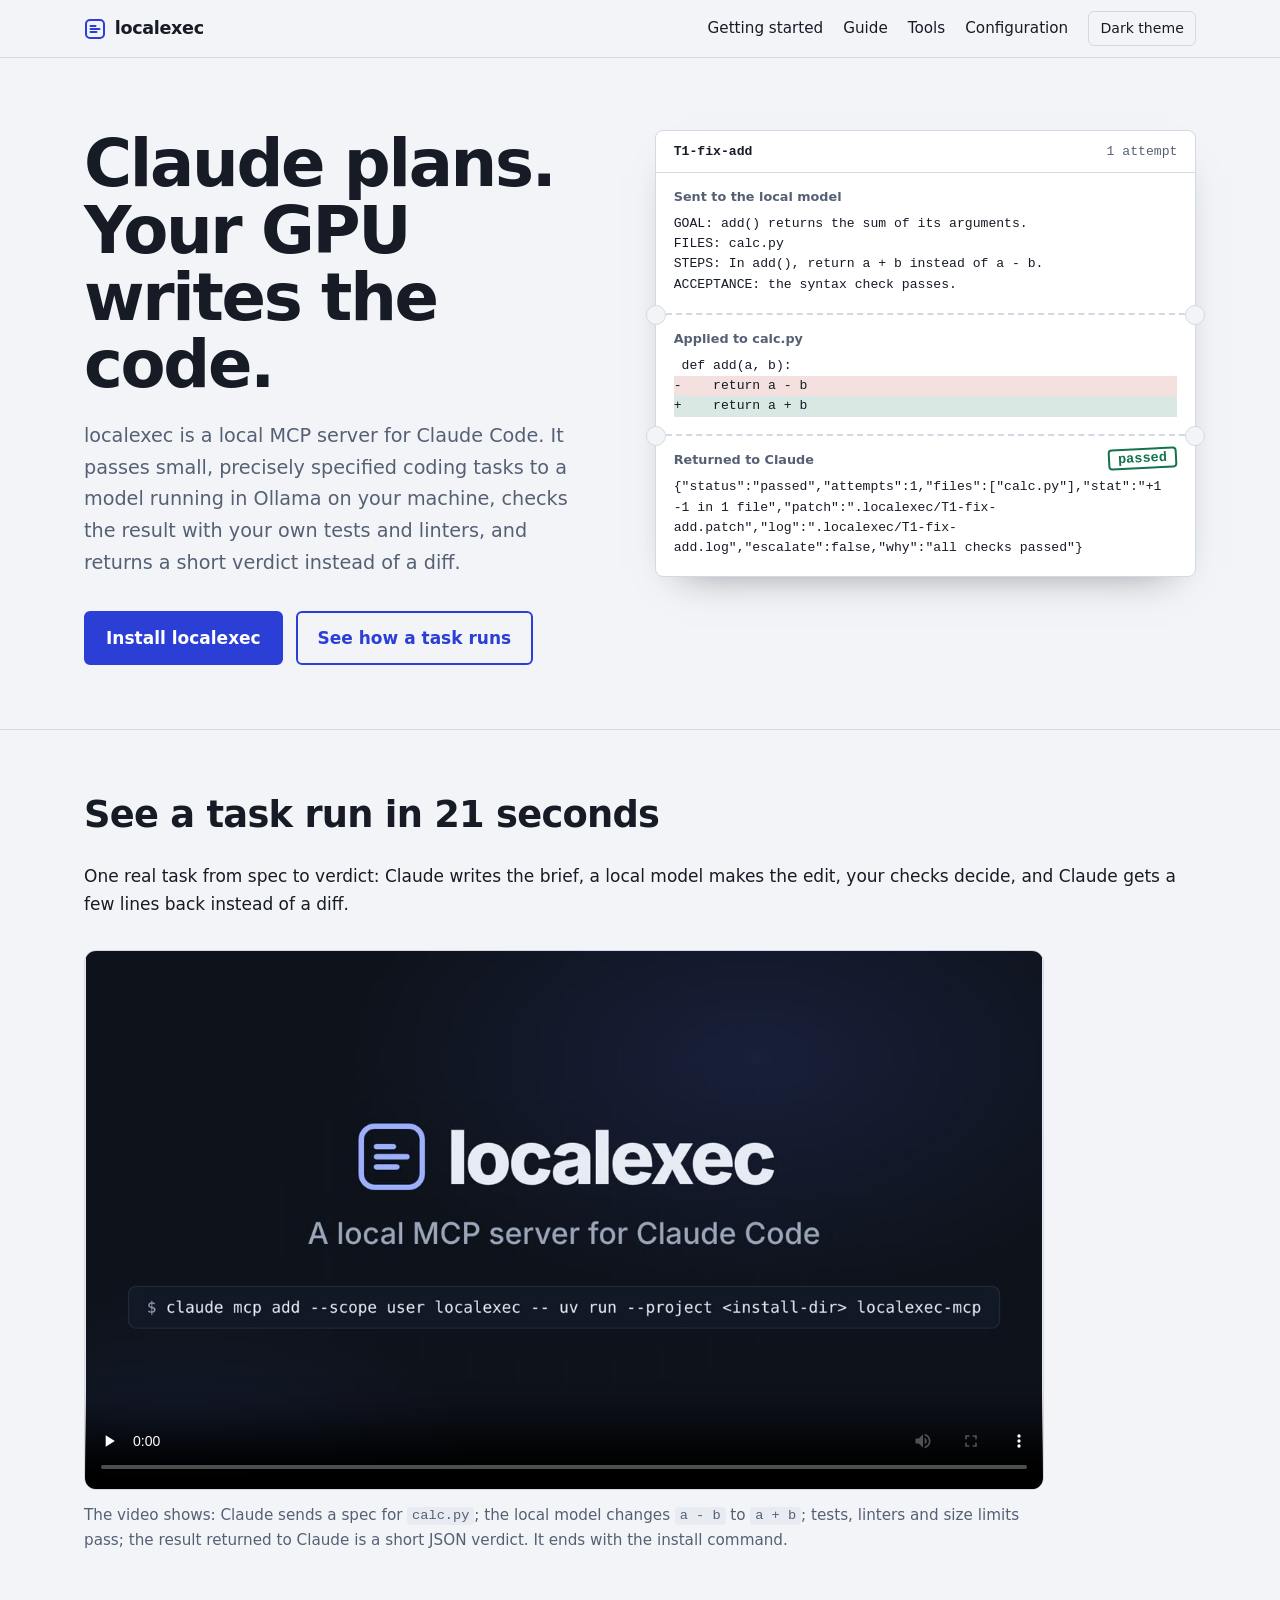
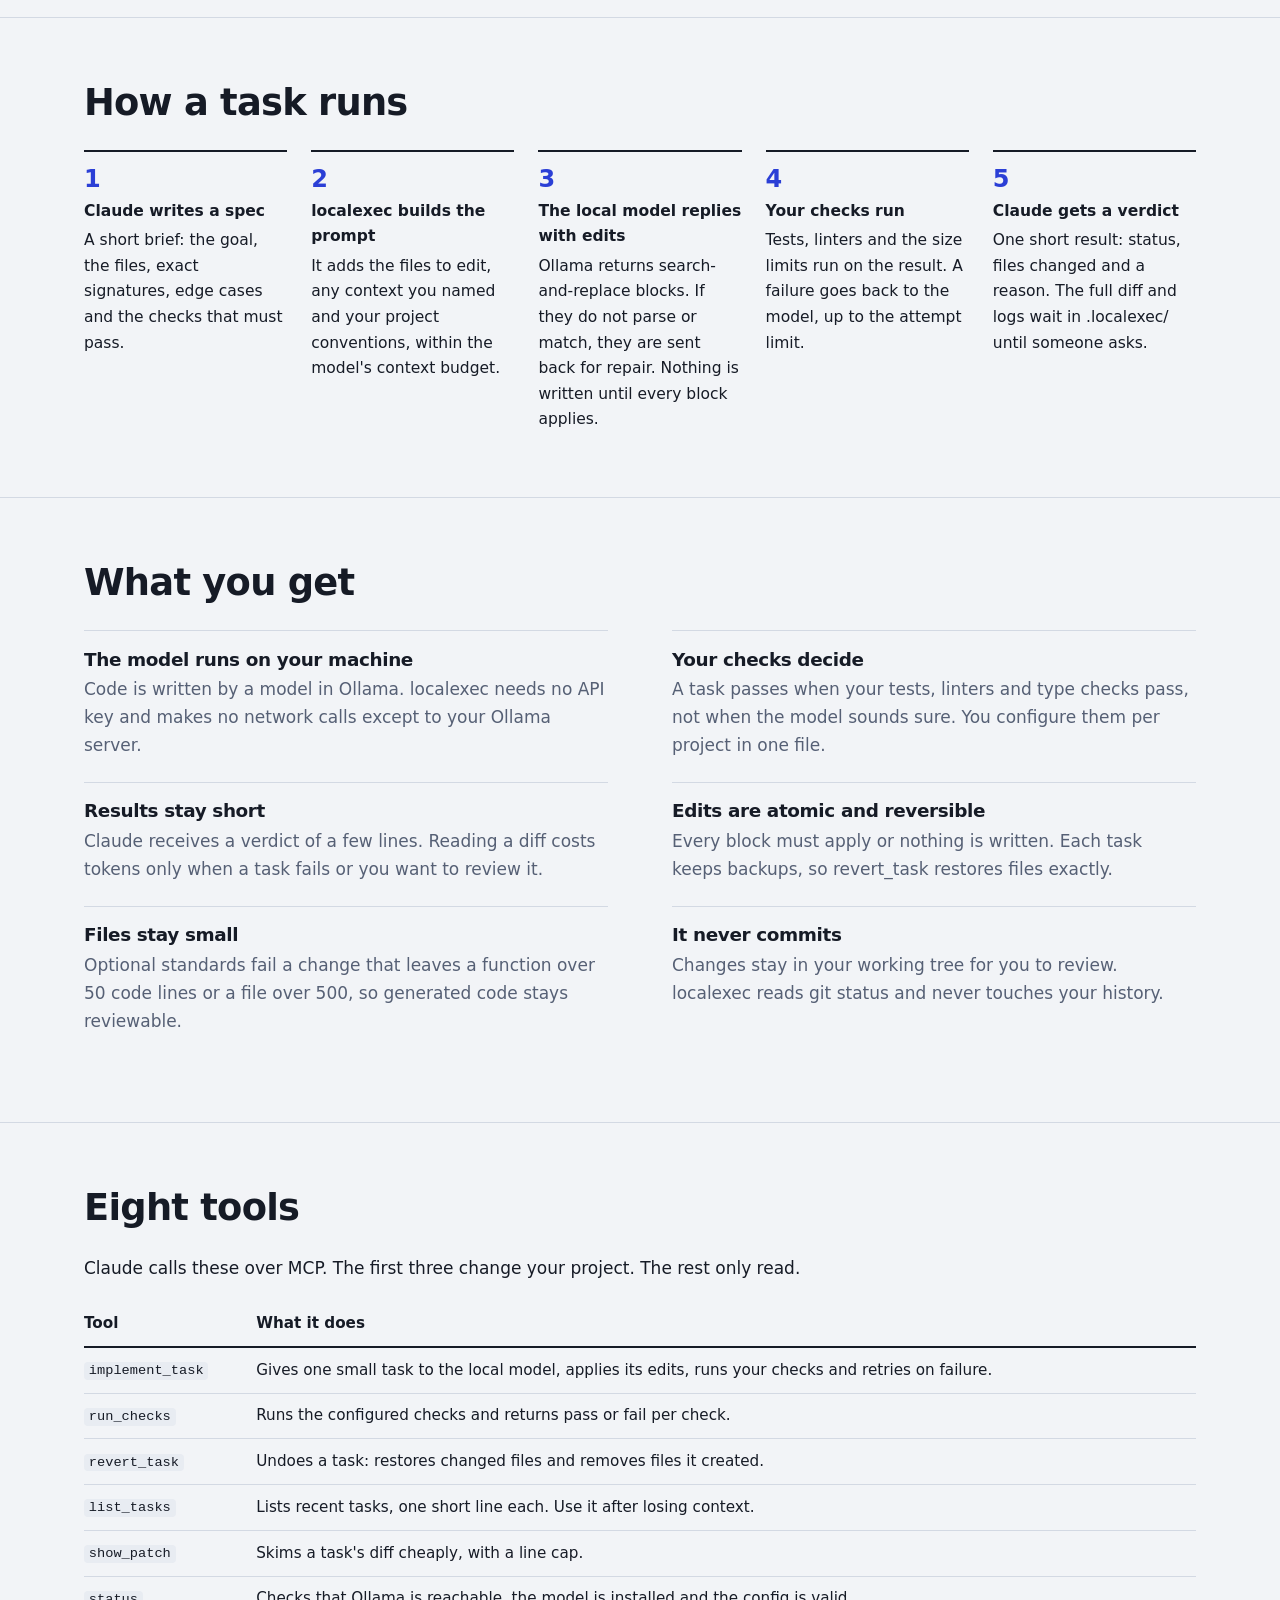
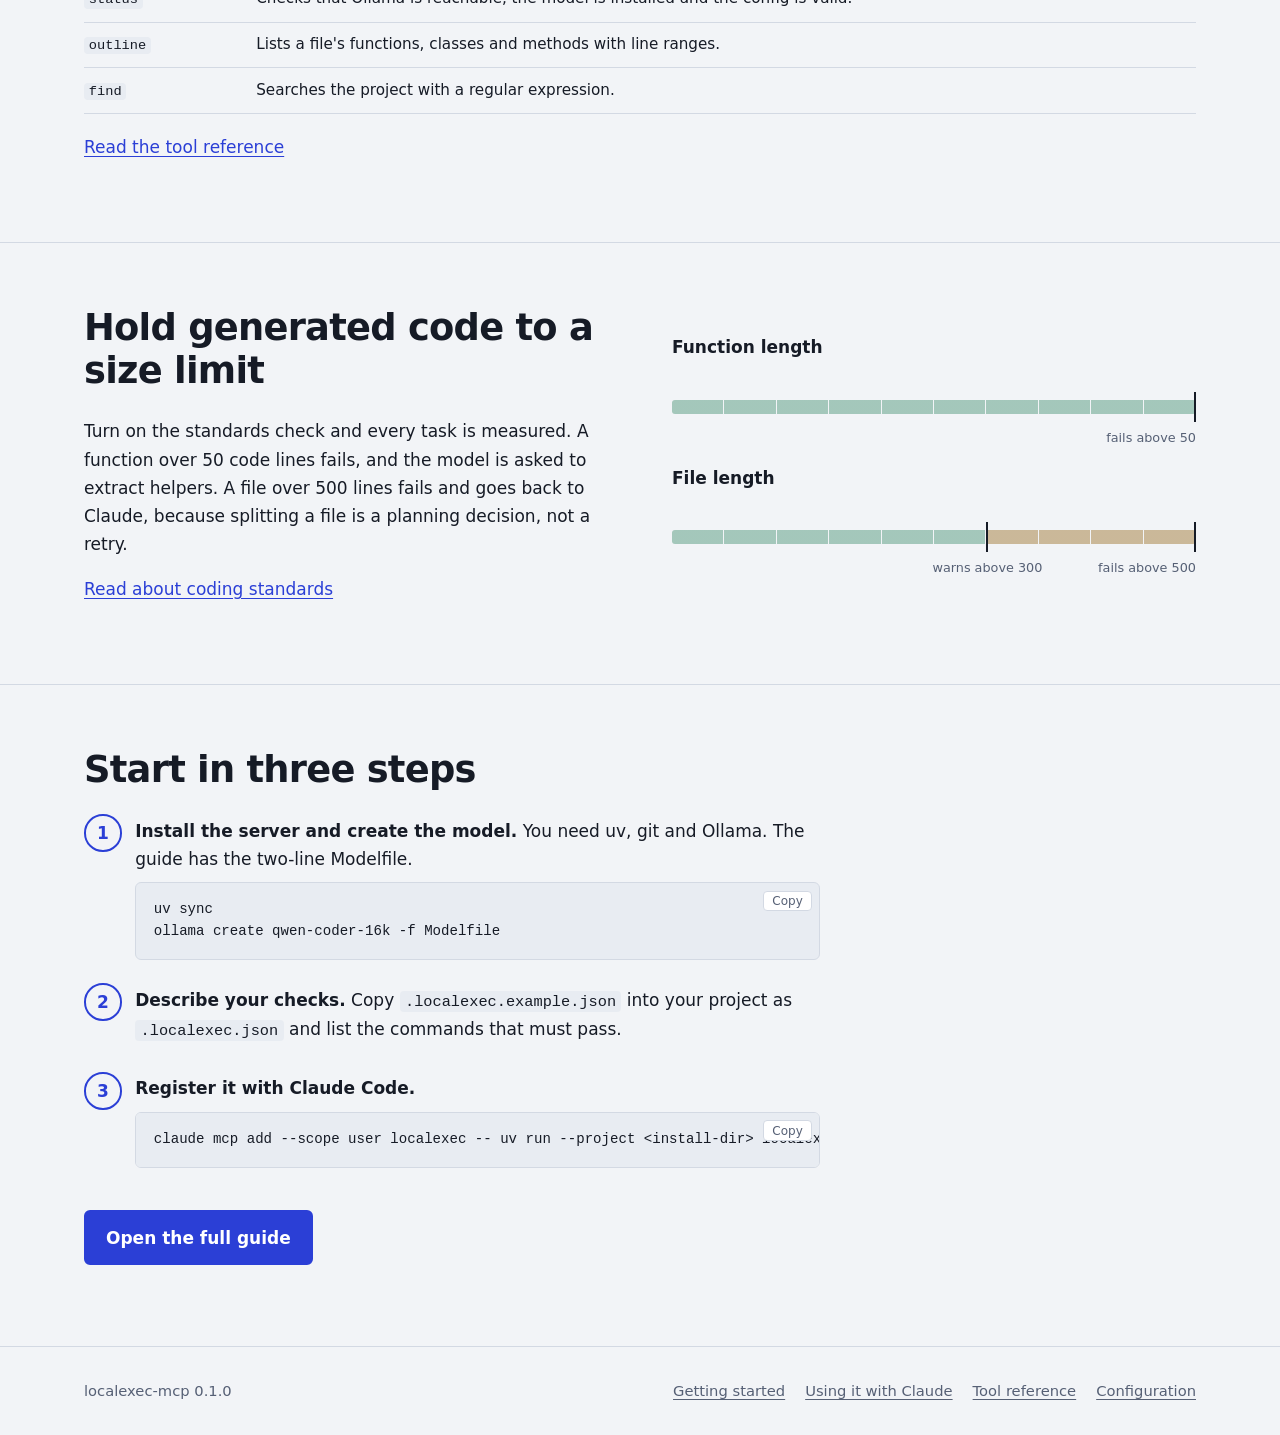
==== commit 626f72ca: "docs(site): drop sentences that describe the page itself The demo section said the video has music a" ====
--- a/docs/index.html
+++ b/docs/index.html
@@ -40,7 +40,7 @@
 
 <section class="band" id="demo"><div class="wrap">
 <h2>See a task run in 21 seconds</h2>
-<p>One real task from spec to verdict: Claude writes the brief, a local model makes the edit, your checks decide, and Claude gets a few lines back instead of a diff. The video has music and no narration.</p>
+<p>One real task from spec to verdict: Claude writes the brief, a local model makes the edit, your checks decide, and Claude gets a few lines back instead of a diff.</p>
 <figure class="demo"><video controls playsinline preload="none" poster="assets/demo-poster.jpg" aria-describedby="demo-text"><source src="assets/demo.mp4" type="video/mp4">Your browser cannot play this video. The same steps are described below.</video><figcaption id="demo-text">The video shows: Claude sends a spec for <code>calc.py</code>; the local model changes <code>a - b</code> to <code>a + b</code>; tests, linters and size limits pass; the result returned to Claude is a short JSON verdict. It ends with the install command.</figcaption></figure>
 </div></section>
 
